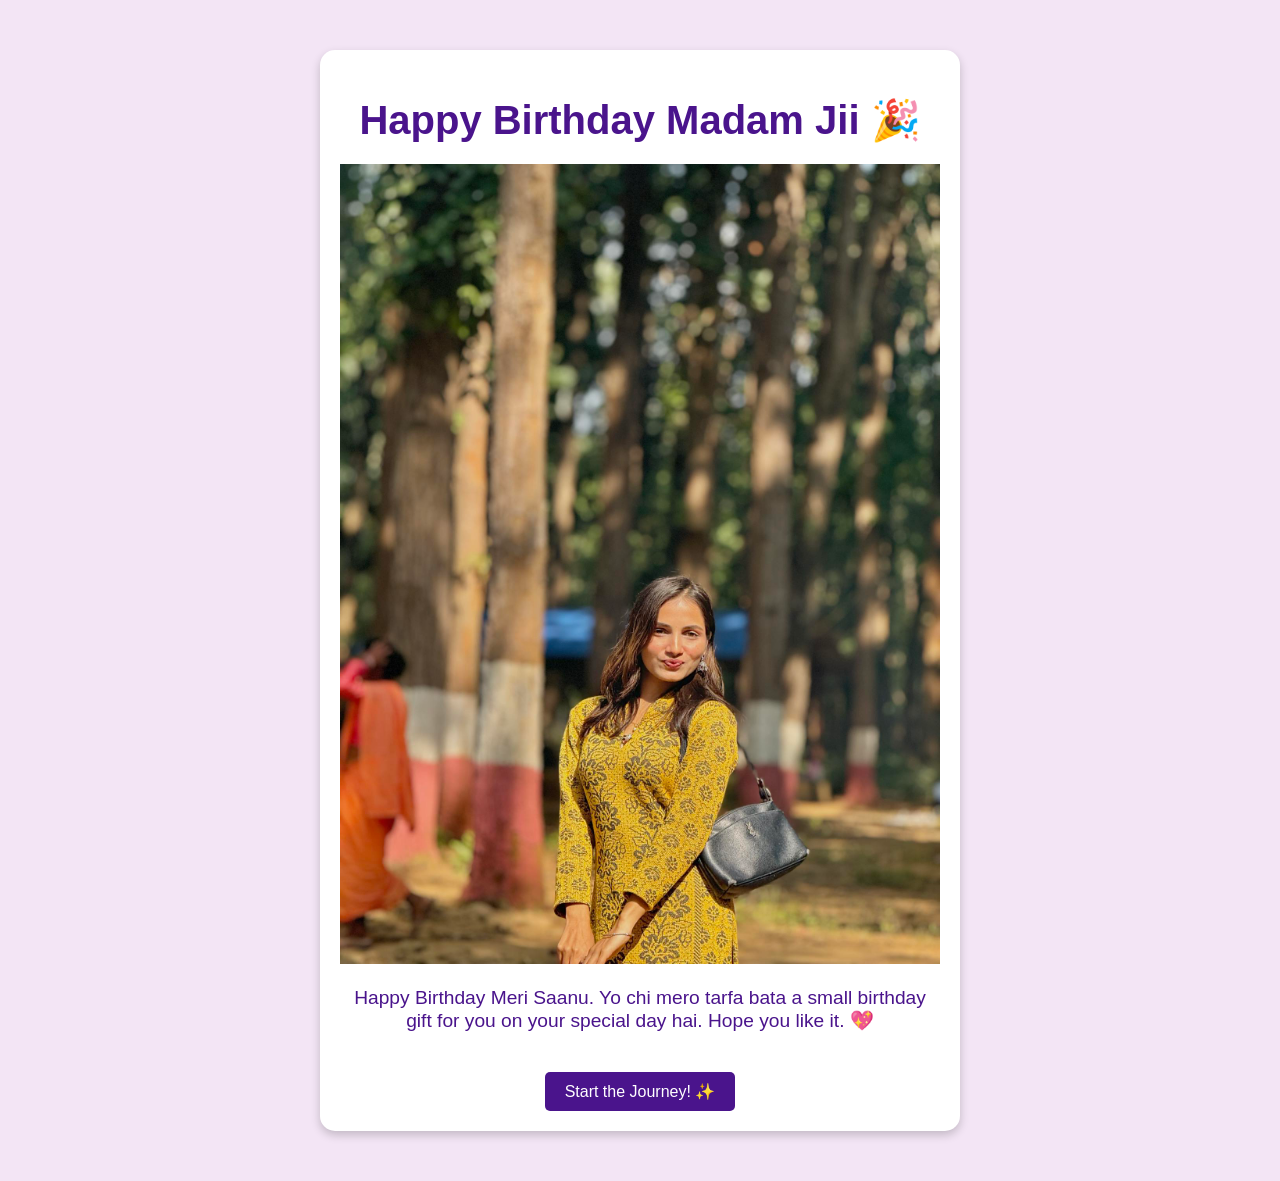
==== index.html @ a30c95e3 "Add files via upload" ====
<!DOCTYPE html>
<html lang="en">
<head>
  <meta charset="UTF-8">
  <meta name="viewport" content="width=device-width, initial-scale=1.0">
  <title>Happy Birthday!</title>
  <link rel="stylesheet" href="style.css">
</head>
<body>
  <div class="container">
    <h1>Happy Birthday Madam Jii 🎉</h1>
    <img src="bd.jpg" alt="Birthday Image" style="max-width: 100%; height: auto;">
    <p> Happy Birthday Meri Saanu. Yo chi mero tarfa bata a small birthday gift for you on your special day hai. Hope you like it. 💖</p>
    <a href="question1.html" class="btn">Start the Journey! ✨</a>
  </div>
</body>
</html>
---- style.css ----
body {
    font-family: 'Arial', sans-serif;
    background-color: #f3e5f5;
    color: #4a148c;
    text-align: center;
    margin: 0;
    padding: 0;
  }
  
  .container {
    margin: 50px auto;
    max-width: 600px;
    padding: 20px;
    background: #ffffff;
    border-radius: 15px;
    box-shadow: 0 4px 10px rgba(0, 0, 0, 0.2);
  }
  
  h1 {
    font-size: 2.5rem;
    margin-bottom: 20px;
  }
  
  p {
    font-size: 1.2rem;
    margin-bottom: 20px;
  }
  
  button {
    background-color: #7b1fa2;
    color: white;
    font-size: 1rem;
    padding: 10px 20px;
    margin: 10px;
    border: none;
    border-radius: 5px;
    cursor: pointer;
    transition: background 0.3s;
  }
  
  button:hover {
    background-color: #4a148c;
  }
  
  .hidden {
    display: none;
  }
  
  .photo {
    max-width: 100%;
    height: auto;
    margin-top: 20px;
  }
  
  .btn {
    display: inline-block;
    background-color: #4a148c;
    color: white;
    text-decoration: none;
    padding: 10px 20px;
    border-radius: 5px;
    font-size: 1rem;
    margin-top: 20px;
    transition: background 0.3s;
  }
  
  .btn:hover {
    background-color: #7b1fa2;
  }
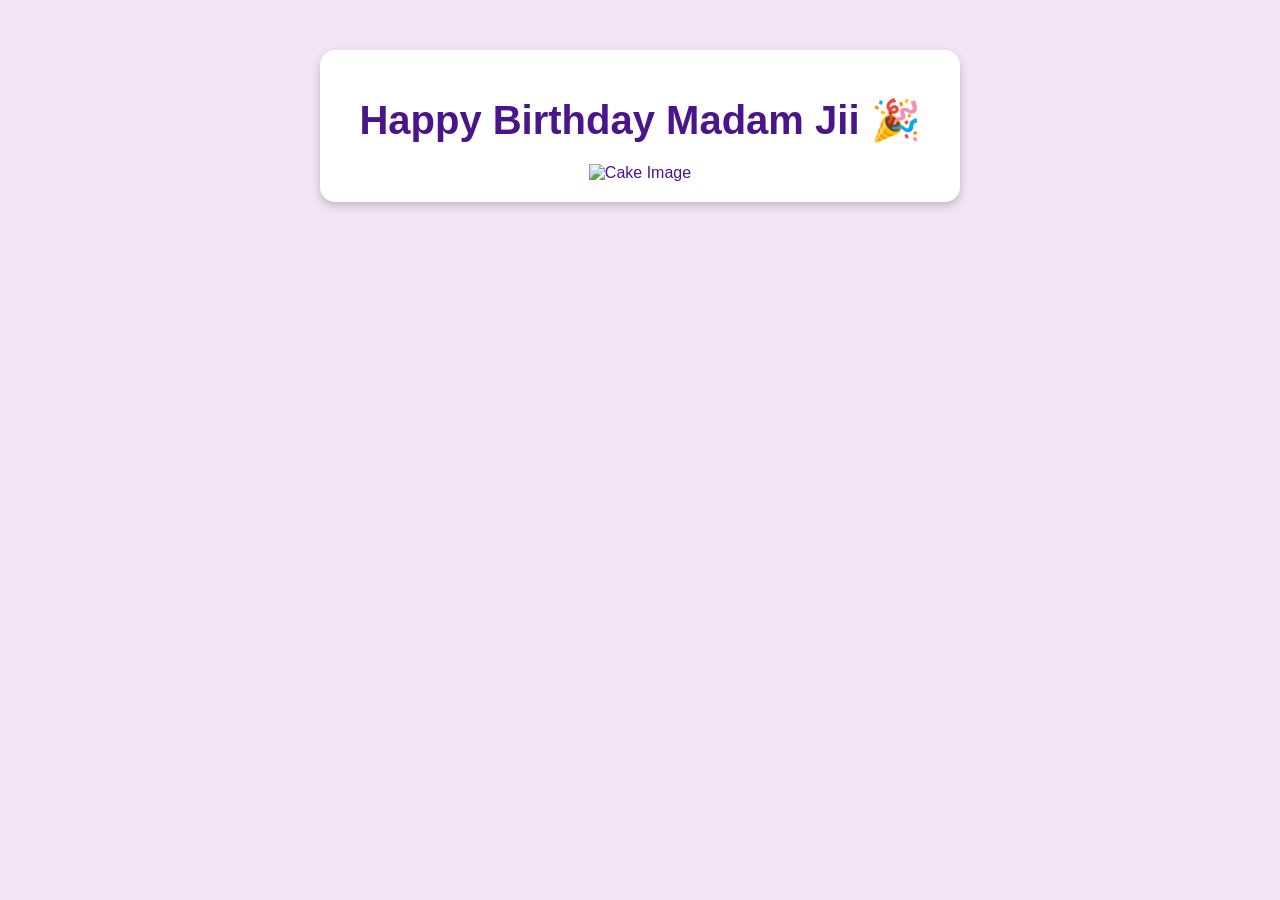
==== commit ea30d4e1: "Add files via upload" ====
--- a/index.html
+++ b/index.html
@@ -5,14 +5,48 @@
   <meta name="viewport" content="width=device-width, initial-scale=1.0">
   <title>Happy Birthday!</title>
   <link rel="stylesheet" href="style.css">
+  <style>
+    @keyframes bounce {
+      0%, 20%, 50%, 80%, 100% {
+        transform: translateY(0);
+      }
+      40% {
+        transform: translateY(-20px);
+      }
+      60% {
+        transform: translateY(-10px);
+      }
+    }
+
+    .cake-animation {
+      animation: bounce 2s infinite;
+      cursor: pointer;
+    }
+
+    .hidden {
+      display: none;
+    }
+
+    img.cake {
+      width: 150px;
+      height: auto;
+    }
+  </style>
 </head>
 <body>
   <div class="container">
     <h1>Happy Birthday Madam Jii 🎉</h1>
-    <img src="bd.jpg" alt="Birthday Image" style="max-width: 100%; height: auto;">
-    <p> Happy Birthday Meri Saanu. Yo chi mero tarfa bata a small birthday gift for you on your special day hai. Hope you like it. 💖</p>
-    <a href="question1.html" class="btn">Start the Journey! ✨</a>
+    <img src="cake_icon.png" alt="Cake Image" class="cake cake-animation" onclick="showParagraph()">
+    <p id="birthdayMessage" class="hidden">Happy Birthday Meri Saanu. Yo chi mero tarfa bata a small birthday gift for you on your special day hai. Hope you like it. 💖</p>
+    <a href="question1.html" class="btn hidden">Start the Journey! ✨</a>
   </div>
+  <script>
+    function showParagraph() {
+      const birthdayMessage = document.getElementById("birthdayMessage");
+      const startJourneyButton = document.querySelector(".btn");
+      birthdayMessage.classList.remove("hidden");
+      startJourneyButton.classList.remove("hidden");
+    }
+  </script>
 </body>
 </html>
-
